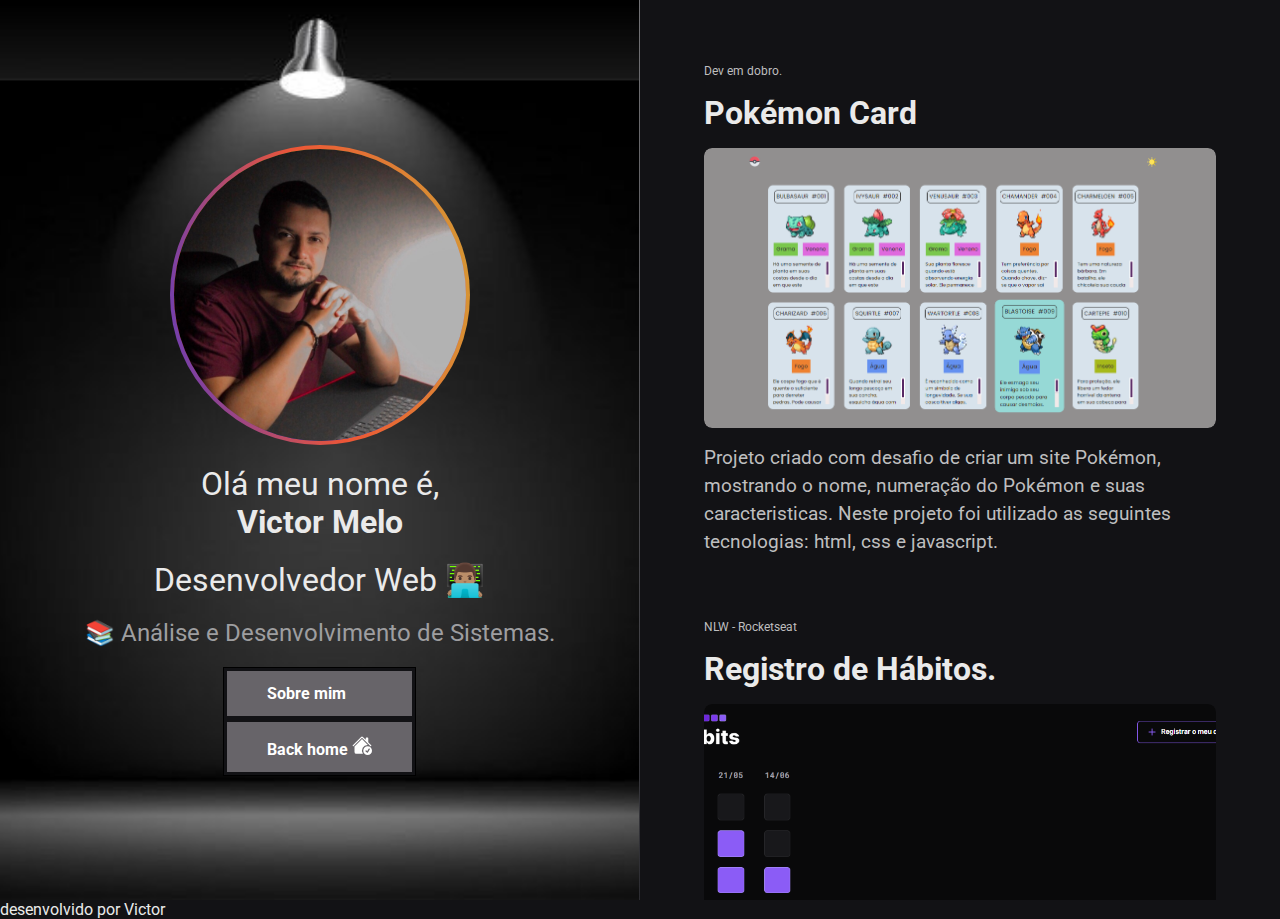
==== projetos.html @ e14451ab "update" ====
<!DOCTYPE html>
<html lang="pt-br">
  <head>
    <meta charset="UTF-8" />
    <meta http-equiv="X-UA-Compatible" content="IE=edge" />
    <meta name="viewport" content="width=device-width, initial-scale=1.0" />

    <link rel="preconnect" href="https://fonts.googleapis.com" />
    <link rel="preconnect" href="https://fonts.gstatic.com" crossorigin />
    <link
      href="https://fonts.googleapis.com/css2?family=Roboto:wght@400;700&display=swap"
      rel="stylesheet"
    />

    <link
      rel="icon"
      type="image/png"
      href="./assets/favicon2/favicon-32x32.png"
    />
    <link rel="stylesheet" href="./projetos.css" />

    <title>Portfólio de Victor Melo</title>
  </head>
  <body>
    <aside>
      <img src="" />
      <img src="./assets/perfil.jpeg" alt="foto do Victor" />

      <p>
        Olá meu nome é, <br />
        <strong>Victor Melo</strong>
      </p>
      <p>Desenvolvedor Web 👨🏽‍💻</p>
      <span>📚 Análise e Desenvolvimento de Sistemas.</span>

      <div id="menu">
        <ul>
          <li>
            <a href="./sobre_mim.html" ><strong>Sobre mim</strong></a>
          </li>
           <li>
            <a href="./index.html" ><strong>Back home
            <i class="bi bi-house-check-fill"></i> 
            <svg xmlns="http://www.w3.org/2000/svg" width="20" height="20" fill="currentColor" class="bi bi-house-check-fill" viewBox="0 0 16 16">
              <path d="M8.707 1.5a1 1 0 0 0-1.414 0L.646 8.146a.5.5 0 0 0 .708.708L8 2.207l6.646 6.647a.5.5 0 0 0 .708-.708L13 5.793V2.5a.5.5 0 0 0-.5-.5h-1a.5.5 0 0 0-.5.5v1.293L8.707 1.5Z"/>
              <path d="m8 3.293 4.712 4.712A4.5 4.5 0 0 0 8.758 15H3.5A1.5 1.5 0 0 1 2 13.5V9.293l6-6Z"/>
              <path d="M12.5 16a3.5 3.5 0 1 0 0-7 3.5 3.5 0 0 0 0 7Zm1.679-4.493-1.335 2.226a.75.75 0 0 1-1.174.144l-.774-.773a.5.5 0 0 1 .708-.707l.547.547 1.17-1.951a.5.5 0 1 1 .858.514Z"/>
            </svg>
            </strong></a></li>
        </ul>
      </div>
    </aside>

    <nav>
      <a
        href="https://vetormelo.github.io/Pokemon_project/"
        target="_blank"
        rel="noopener noreferrer"
        class="memory"
      >
        <small>Dev em dobro.</small>
        <h1>Pokémon Card</h1>
        <div>
          <img src="./assets/projetopokemon.png" alt="Projeto Pokémon" />
        </div>
        <p>
          Projeto criado com desafio de criar um site Pokémon, mostrando o nome,
          numeração do Pokémon e suas caracteristicas. Neste projeto foi
          utilizado as seguintes tecnologias: html, css e javascript.
        </p>
      </a>
      <a
        href="https://vetormelo.github.io/nlw-setup/"
        target="_blank"
        rel="noopener noreferrer"
        class="memory"
      >
        <small>NLW - Rocketseat</small>
        <h1>Registro de Hábitos.</h1>
        <div>
          <img
            src="./assets/projetohabits.png"
            alt="Projeto Registro de Habitos"
          />
        </div>
        <p>
          Neste projeto, você pode registrar alguns hábitos que foram
          disponibilizados de forma a serem os mais comuns no dia a dia, eles
          são: atividade fisica, hidratação, alimentação, estudos e
          remédios.Neste projeto foi utilizado as seguintes tecnologias: html,
          css e javascript.
        </p>
      </a>
      <a
        href="https://vetormelo.github.io/Calculadora-IMC/"
        target="_blank"
        rel="noopener noreferrer"
        class="memory"
      >
        <small>Youtube</small>
        <h1>Calculadora IMC</h1>
        <div>
          <img src="./assets/projetoimc.png" alt="Projeto Calculadora IMC" />
        </div>
        <p>
          Esse projeto foi criado com objetivo de calcula o indice da massa
          corporal, onde é obrigatorio o preenchimento dos dados solicitados
          para o calculo do IMC. Após o preenchimento e ao cliclar no botão
          calcular, o sistema irá buscar as informações pertinentes ao resultado
          das informações preenchidas, mostrando numa caixa de texto abaixo.
          Neste projeto foi utilizado as seguintes tecnologias: html, css e
          javascript.
        </p>
      </a>
      <a
        href="https://vetormelo.github.io/Tela_de_login/"
        target="_blank"
        rel="noopener noreferrer"
        class="memory"
      >
        <small>Youtube</small>
        <h1>Tela de Login</h1>
        <div>
          <img
            src="./assets/projetoteladelogin.png"
            alt="Projeto Tela de Login"
          />
        </div>
        <p>
          Este projeto foi contruido com objetivo de criar um sistema de login
          onde solicta-se email e senha do usuário. Caso alguma infomração deixe
          de ser preenchida será solicitado pelo sistema. Neste projeto foi
          utilizado as seguintes tecnologias: html e css.
        </p>
      </a>
      <a
        href="https://vetormelo.github.io/Udemy/"
        target="_blank"
        rel="noopener noreferrer"
        class="memory"
      >
        <small>Udemy</small>
        <h1>Página Web</h1>
        <div>
          <img src="./assets/projetoudemy.png" alt="Projeto Pagina WEB" />
        </div>
        <p>
          Este projeto foi criado com objetivo de ser uma pagina web de uma
          financeira, onde os usuarios poderiam ter acesso aos produtos vendidos
          através do portfolio ou se necessário, entrar em contato com a empresa
          através dos meios disponibilizados e verificar a localização da mesma,
          através do google maps. Neste projeto foi utilizado as seguintes
          tecnologias: html, css, sass e javascript.
        </p>
      </a>
      <a
        href="https://vetormelo.github.io/Countdown/"
        target="_blank"
        rel="noopener noreferrer"
        class="memory"
      >
        <small>Youtube</small>
        <h1>Contagem Regressiva</h1>
        <div>
          <img
            src="./assets/projetcontagemregressiva.png"
            alt="Projeto Contagem Regressiva"
          />
        </div>
        <p>
          Este projeto foi desenvolvido para que o usuario preencha a data
          esperada e possa acompanhar a contagem regressiva da mesma, contendo
          os dias, horas, minutos e segundos. Neste projeto foi utilizado as
          seguintes tecnologias: html, css e javascript.
        </p>
      </a>
    </nav>
    <footer>desenvolvido por Victor</footer>
  </body>
  </html>
---- projetos.css ----
* {
  margin: 0;
  padding: 0;
  box-sizing: border-box;
}

:root {
  font-size: 16px;
}

::-webkit-scrollbar {
  width: 8px;
}

::-webkit-scrollbar-track {
  background-color: #2c2c31;
}

::-webkit-scrollbar-thumb {
  background-color: #9e9ea0;
}

@keyframes entering {
  from {
    opacity: 0;
    transform: translateY(-200px);
  }
  to {
    opacity: 1;
    transform: translateY(0);
  }
}

body {
  background-color: #121215;
  color: #eaeaea;
  font-family: "Roboto", sans-serif;
  display: grid;
  grid-template-areas: "profile timeline";
  grid-template-columns: 1fr 1fr;
  grid-template-rows: 100vh;
}

#menu ul {
    list-style: none;
    border: 1px solid black;
}

#menu li {
    position: relative;
    border-right: 1px solid black;
    border: #121215 solid;
}

#menu li a {color: rgb(255, 255, 255); background-color: #676469; text-decoration: none; padding: 13px 40px; display: flex;}


#menu li a:hover{
    background:#5b2e8f; 
    color:#fff; 
    -moz-box-shadow:0 3px 10px 0 #CCC; 
    -webkit-box-shadow:0 3px 10px 0 #ccc; 
    text-shadow:0px 0px 5px #fff; 
}

nav {
  padding: 64px;
  grid-area: timeline;

  overflow-y: scroll;
  animation: entering 0.7s ease-in-out;
}

.memory {
  display: flex;
  flex-direction: column;
  gap: 16px;

  text-decoration: none;
  margin-bottom: 64px;
}

.memory small {
  color: #bebebf;
  font-size: 0.75rem;
}

.memory h1 {
  font-size: 2rem;
  color: #eaeaea;
}

.memory img {
  width: 100%;
  height: 280px;
  object-fit: cover;
  border-radius: 8px;

  transition: transform 0.3s ease-in-out;
}

.memory div {
  width: 100%;
  height: 280px;
  overflow: hidden;
  border-radius: 8px;
}

.memory:hover img {
  transform: scale(1.1);
}

.memory p {
  font-size: 1.2rem;
  color: #bebebf;
  line-height: 28px;
}

aside {
  grid-area: profile;

  display: flex;
  flex-direction: column;
  align-items: center;
  justify-content: center;
  gap: 20px;

  border-right: 1px solid;
  border-image: linear-gradient(#727275, #2c2c31) 1;

  background-image: url("./assets/background7.png");
  background-position: center;
  background-repeat: no-repeat;
  background-size: auto 100%;
}

aside * {
  animation: entering 0.7s ease-in-out;
}

aside img:nth-child(2) {
  width: 300px;
  height: 300px;
  border-radius: 50%;

  border: 4px solid transparent;
  background: linear-gradient(#d39e33, #ed5636, #633bbc) padding-box,
    linear-gradient(260deg, #d39e33, #ed5636, #633bbc) border-box;
}

aside p {
  font-size: 2rem;
  text-align: center;
}

aside span {
  font-size: 1.5rem;
  color: #9e9ea0;
}

@media (max-width: 768px) {
  :root {
    font-size: 14px;
  }

  body {
    grid-template-columns: 1fr;
    grid-template-rows: 0.2fr 0.8fr;
    grid-template-areas: 
    "profile"
    "timeline";
  }

  aside{
    border-right: none;
    padding: 32px 12px;
  }

  nav {
    overflow-y: visible;
    padding: 22px;
  }
}
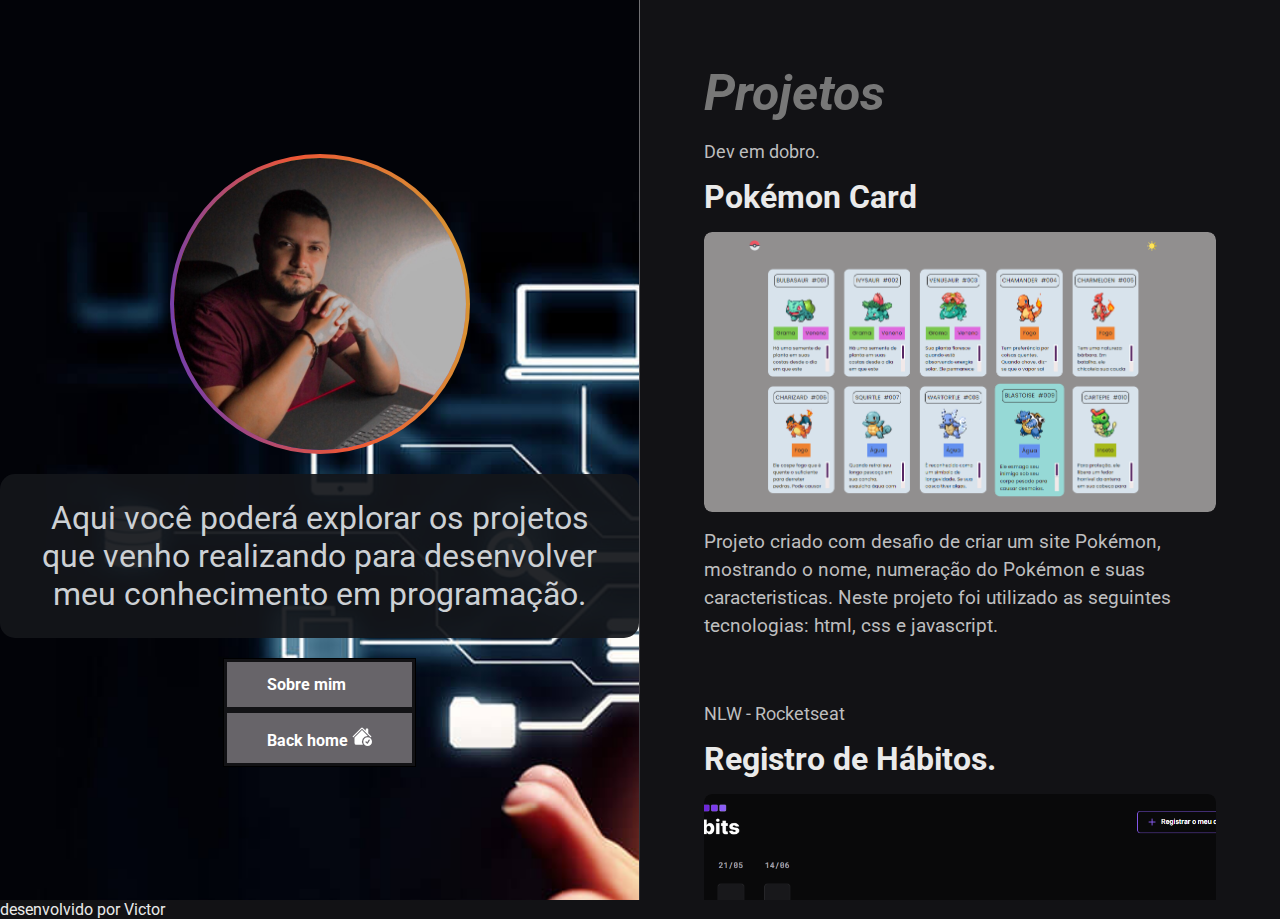
==== commit b45c57fa: "update" ====
--- a/projetos.html
+++ b/projetos.html
@@ -27,12 +27,8 @@
       <img src="./assets/perfil.jpeg" alt="foto do Victor" />
 
       <p>
-        Olá meu nome é, <br />
-        <strong>Victor Melo</strong>
+        Aqui você poderá explorar os projetos que venho realizando para desenvolver meu conhecimento em programação.
       </p>
-      <p>Desenvolvedor Web 👨🏽‍💻</p>
-      <span>📚 Análise e Desenvolvimento de Sistemas.</span>
-
       <div id="menu">
         <ul>
           <li>
@@ -52,6 +48,7 @@
     </aside>
 
     <nav>
+      <h1 class="experiencia">Projetos</h1>
       <a
         href="https://vetormelo.github.io/Pokemon_project/"
         target="_blank"
--- a/projetos.css
+++ b/projetos.css
@@ -41,6 +41,21 @@
   grid-template-rows: 100vh;
 }
 
+aside p {
+  background-color: rgba(19, 21, 26, 0.928);
+  border: redsolid;
+  border-radius: 15px;
+  padding: 25px;
+  color: rgb(204, 208, 212);
+}
+
+ .experiencia {
+  font-size: 50px;
+  color: rgb(119, 119, 119);
+  font-style: oblique;
+  padding: 0 0 20px;
+}
+
 #menu ul {
     list-style: none;
     border: 1px solid black;
@@ -82,7 +97,7 @@
 
 .memory small {
   color: #bebebf;
-  font-size: 0.75rem;
+  font-size: 1.1rem;
 }
 
 .memory h1 {
@@ -128,7 +143,7 @@
   border-right: 1px solid;
   border-image: linear-gradient(#727275, #2c2c31) 1;
 
-  background-image: url("./assets/background7.png");
+  background-image: url("./sobre/assets/fundo-projetos.jpg");
   background-position: center;
   background-repeat: no-repeat;
   background-size: auto 100%;
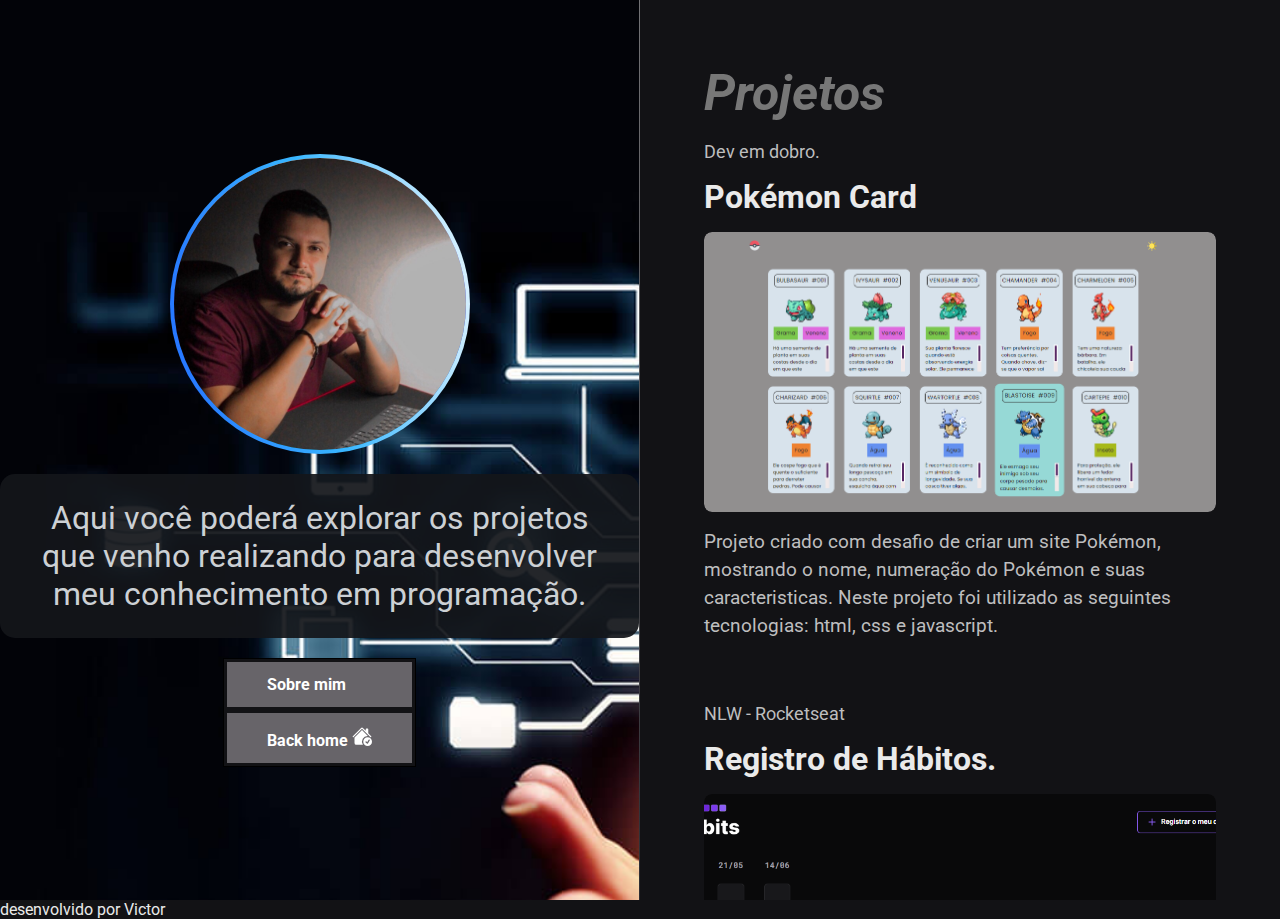
==== commit d9f9d553: "update" ====
--- a/projetos.html
+++ b/projetos.html
@@ -27,22 +27,39 @@
       <img src="./assets/perfil.jpeg" alt="foto do Victor" />
 
       <p>
-        Aqui você poderá explorar os projetos que venho realizando para desenvolver meu conhecimento em programação.
+        Aqui você poderá explorar os projetos que venho realizando para
+        desenvolver meu conhecimento em programação.
       </p>
       <div id="menu">
         <ul>
           <li>
-            <a href="./sobre_mim.html" ><strong>Sobre mim</strong></a>
+            <a href="./sobre_mim.html"><strong>Sobre mim</strong></a>
           </li>
-           <li>
-            <a href="./index.html" ><strong>Back home
-            <i class="bi bi-house-check-fill"></i> 
-            <svg xmlns="http://www.w3.org/2000/svg" width="20" height="20" fill="currentColor" class="bi bi-house-check-fill" viewBox="0 0 16 16">
-              <path d="M8.707 1.5a1 1 0 0 0-1.414 0L.646 8.146a.5.5 0 0 0 .708.708L8 2.207l6.646 6.647a.5.5 0 0 0 .708-.708L13 5.793V2.5a.5.5 0 0 0-.5-.5h-1a.5.5 0 0 0-.5.5v1.293L8.707 1.5Z"/>
-              <path d="m8 3.293 4.712 4.712A4.5 4.5 0 0 0 8.758 15H3.5A1.5 1.5 0 0 1 2 13.5V9.293l6-6Z"/>
-              <path d="M12.5 16a3.5 3.5 0 1 0 0-7 3.5 3.5 0 0 0 0 7Zm1.679-4.493-1.335 2.226a.75.75 0 0 1-1.174.144l-.774-.773a.5.5 0 0 1 .708-.707l.547.547 1.17-1.951a.5.5 0 1 1 .858.514Z"/>
-            </svg>
-            </strong></a></li>
+          <li>
+            <a href="./index.html"
+              ><strong
+                >Back home
+                <i class="bi bi-house-check-fill"></i>
+                <svg
+                  xmlns="http://www.w3.org/2000/svg"
+                  width="20"
+                  height="20"
+                  fill="currentColor"
+                  class="bi bi-house-check-fill"
+                  viewBox="0 0 16 16"
+                >
+                  <path
+                    d="M8.707 1.5a1 1 0 0 0-1.414 0L.646 8.146a.5.5 0 0 0 .708.708L8 2.207l6.646 6.647a.5.5 0 0 0 .708-.708L13 5.793V2.5a.5.5 0 0 0-.5-.5h-1a.5.5 0 0 0-.5.5v1.293L8.707 1.5Z"
+                  />
+                  <path
+                    d="m8 3.293 4.712 4.712A4.5 4.5 0 0 0 8.758 15H3.5A1.5 1.5 0 0 1 2 13.5V9.293l6-6Z"
+                  />
+                  <path
+                    d="M12.5 16a3.5 3.5 0 1 0 0-7 3.5 3.5 0 0 0 0 7Zm1.679-4.493-1.335 2.226a.75.75 0 0 1-1.174.144l-.774-.773a.5.5 0 0 1 .708-.707l.547.547 1.17-1.951a.5.5 0 1 1 .858.514Z"
+                  />
+                </svg> </strong
+            ></a>
+          </li>
         </ul>
       </div>
     </aside>
@@ -174,4 +191,4 @@
     </nav>
     <footer>desenvolvido por Victor</footer>
   </body>
-  </html>
+</html>
--- a/projetos.css
+++ b/projetos.css
@@ -71,7 +71,7 @@
 
 
 #menu li a:hover{
-    background:#5b2e8f; 
+    background:#238eb8; 
     color:#fff; 
     -moz-box-shadow:0 3px 10px 0 #CCC; 
     -webkit-box-shadow:0 3px 10px 0 #ccc; 
@@ -159,8 +159,8 @@
   border-radius: 50%;
 
   border: 4px solid transparent;
-  background: linear-gradient(#d39e33, #ed5636, #633bbc) padding-box,
-    linear-gradient(260deg, #d39e33, #ed5636, #633bbc) border-box;
+  background: linear-gradient(#ffffff, #3645ed, #08bbfc) padding-box,
+    linear-gradient(260deg, #f0faff, #38b6ff, #246dff) border-box;
 }
 
 aside p {
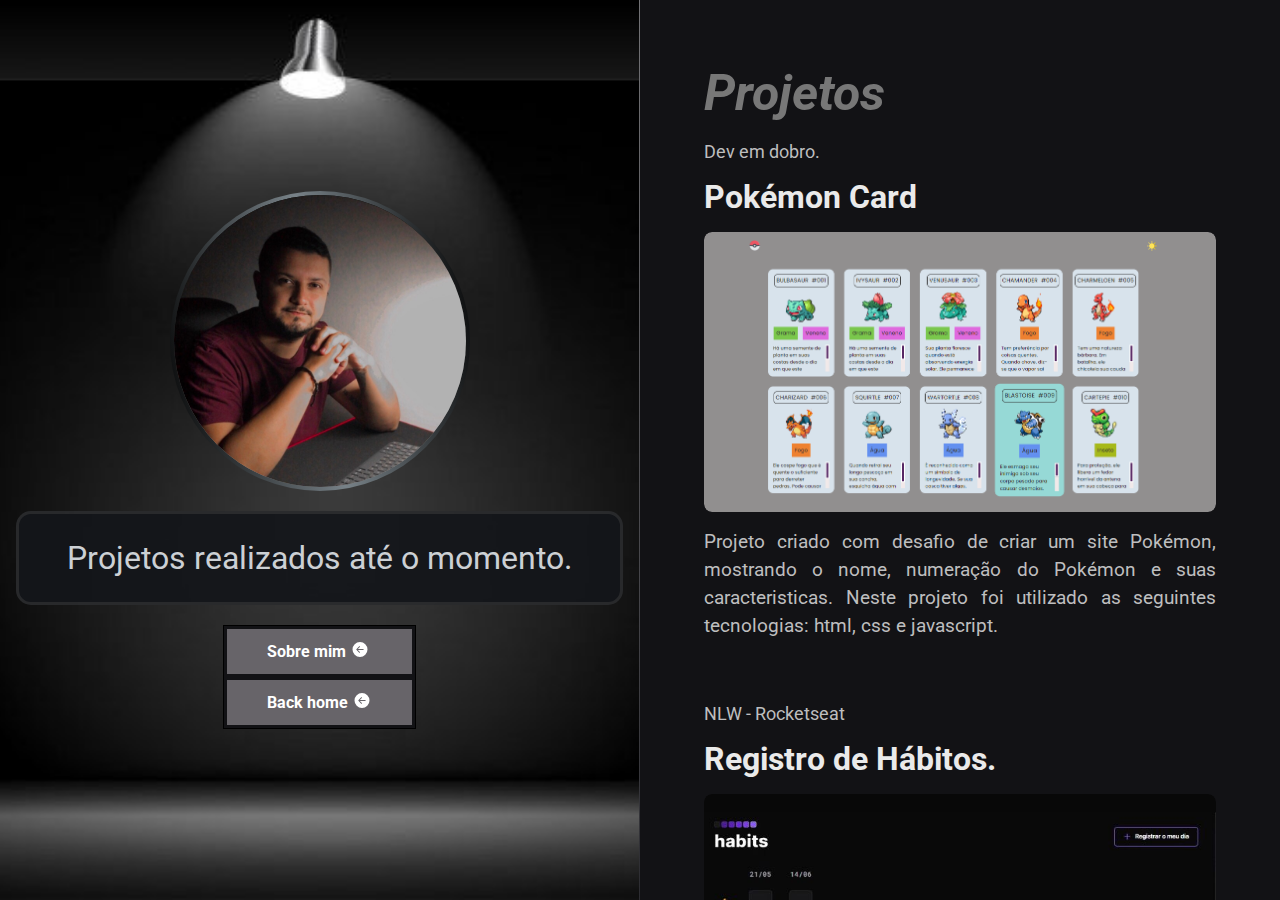
==== commit 05634c6a: "update" ====
--- a/projetos.html
+++ b/projetos.html
@@ -27,37 +27,38 @@
       <img src="./assets/perfil.jpeg" alt="foto do Victor" />
 
       <p>
-        Aqui você poderá explorar os projetos que venho realizando para
-        desenvolver meu conhecimento em programação.
+        Projetos realizados até o momento.
       </p>
       <div id="menu">
         <ul>
           <li>
-            <a href="./sobre_mim.html"><strong>Sobre mim</strong></a>
+            <a href="./sobre_mim.html"><strong>Sobre mim 
+              <i class="bi bi-arrow-left-circle-fill"></i>
+                <svg xmlns="http://www.w3.org/2000/svg" 
+                width="20" 
+                height="15" 
+                fill="currentColor" 
+                class="bi bi-arrow-left-circle-fill" 
+                viewBox="0 0 16 16"
+                >
+                <path d="M8 0a8 8 0 1 0 0 16A8 8 0 0 0 8 0zm3.5 7.5a.5.5 0 0 1 0 1H5.707l2.147 2.146a.5.5 0 0 1-.708.708l-3-3a.5.5 0 0 1 0-.708l3-3a.5.5 0 1 1 .708.708L5.707 7.5H11.5z"/>
+                </svg>
+            </strong></a>
           </li>
           <li>
             <a href="./index.html"
               ><strong
                 >Back home
-                <i class="bi bi-house-check-fill"></i>
-                <svg
-                  xmlns="http://www.w3.org/2000/svg"
-                  width="20"
-                  height="20"
-                  fill="currentColor"
-                  class="bi bi-house-check-fill"
-                  viewBox="0 0 16 16"
-                >
-                  <path
-                    d="M8.707 1.5a1 1 0 0 0-1.414 0L.646 8.146a.5.5 0 0 0 .708.708L8 2.207l6.646 6.647a.5.5 0 0 0 .708-.708L13 5.793V2.5a.5.5 0 0 0-.5-.5h-1a.5.5 0 0 0-.5.5v1.293L8.707 1.5Z"
-                  />
-                  <path
-                    d="m8 3.293 4.712 4.712A4.5 4.5 0 0 0 8.758 15H3.5A1.5 1.5 0 0 1 2 13.5V9.293l6-6Z"
-                  />
-                  <path
-                    d="M12.5 16a3.5 3.5 0 1 0 0-7 3.5 3.5 0 0 0 0 7Zm1.679-4.493-1.335 2.226a.75.75 0 0 1-1.174.144l-.774-.773a.5.5 0 0 1 .708-.707l.547.547 1.17-1.951a.5.5 0 1 1 .858.514Z"
-                  />
-                </svg> </strong
+                <i class="bi bi-arrow-left-circle-fill"></i>
+                <svg xmlns="http://www.w3.org/2000/svg" 
+                width="20" 
+                height="15" 
+                fill="currentColor" 
+                class="bi bi-arrow-left-circle-fill" 
+                viewBox="0 0 16 16">
+                <path d="M8 0a8 8 0 1 0 0 16A8 8 0 0 0 8 0zm3.5 7.5a.5.5 0 0 1 0 1H5.707l2.147 2.146a.5.5 0 0 1-.708.708l-3-3a.5.5 0 0 1 0-.708l3-3a.5.5 0 1 1 .708.708L5.707 7.5H11.5z"/>
+                </svg> 
+              </strong
             ></a>
           </li>
         </ul>
@@ -93,7 +94,7 @@
         <h1>Registro de Hábitos.</h1>
         <div>
           <img
-            src="./assets/projetohabits.png"
+            src="./sobre/assets/projetohabits.png"
             alt="Projeto Registro de Habitos"
           />
         </div>
@@ -177,7 +178,7 @@
         <h1>Contagem Regressiva</h1>
         <div>
           <img
-            src="./assets/projetcontagemregressiva.png"
+            src="./sobre/assets/projetcontagemregressiva.png"
             alt="Projeto Contagem Regressiva"
           />
         </div>
@@ -189,6 +190,5 @@
         </p>
       </a>
     </nav>
-    <footer>desenvolvido por Victor</footer>
   </body>
 </html>
--- a/projetos.css
+++ b/projetos.css
@@ -42,6 +42,8 @@
 }
 
 aside p {
+  border: rgba(68, 68, 68, 0.437) solid;
+  width: 95%;
   background-color: rgba(19, 21, 26, 0.928);
   border: redsolid;
   border-radius: 15px;
@@ -71,7 +73,7 @@
 
 
 #menu li a:hover{
-    background:#238eb8; 
+    background:#5b2e8f; 
     color:#fff; 
     -moz-box-shadow:0 3px 10px 0 #CCC; 
     -webkit-box-shadow:0 3px 10px 0 #ccc; 
@@ -129,9 +131,12 @@
   font-size: 1.2rem;
   color: #bebebf;
   line-height: 28px;
+  text-align: justify;
+
 }
 
 aside {
+  
   grid-area: profile;
 
   display: flex;
@@ -143,7 +148,7 @@
   border-right: 1px solid;
   border-image: linear-gradient(#727275, #2c2c31) 1;
 
-  background-image: url("./sobre/assets/fundo-projetos.jpg");
+  background-image: url("./assets/background7.png");
   background-position: center;
   background-repeat: no-repeat;
   background-size: auto 100%;
@@ -159,13 +164,14 @@
   border-radius: 50%;
 
   border: 4px solid transparent;
-  background: linear-gradient(#ffffff, #3645ed, #08bbfc) padding-box,
-    linear-gradient(260deg, #f0faff, #38b6ff, #246dff) border-box;
+  background: linear-gradient(#000000, #444444, #929292) padding-box,
+    linear-gradient(260deg, #000000, #788288, #000000) border-box;
 }
 
 aside p {
   font-size: 2rem;
   text-align: center;
+
 }
 
 aside span {
@@ -185,14 +191,24 @@
     "profile"
     "timeline";
   }
-
   aside{
     border-right: none;
-    padding: 32px 12px;
-  }
-
+    padding: 22px 2px;
+  }
+  
   nav {
     overflow-y: visible;
     padding: 22px;
   }
+
+aside img:nth-child(2) {
+  width: 200px;
+  height: 200px;
+  border-radius: 50%;
+
+  border: 4px solid transparent;
+  background: linear-gradient(#000000, #444444, #929292) padding-box,
+    linear-gradient(260deg, #000000, #788288, #000000) border-box;
+}
+
 }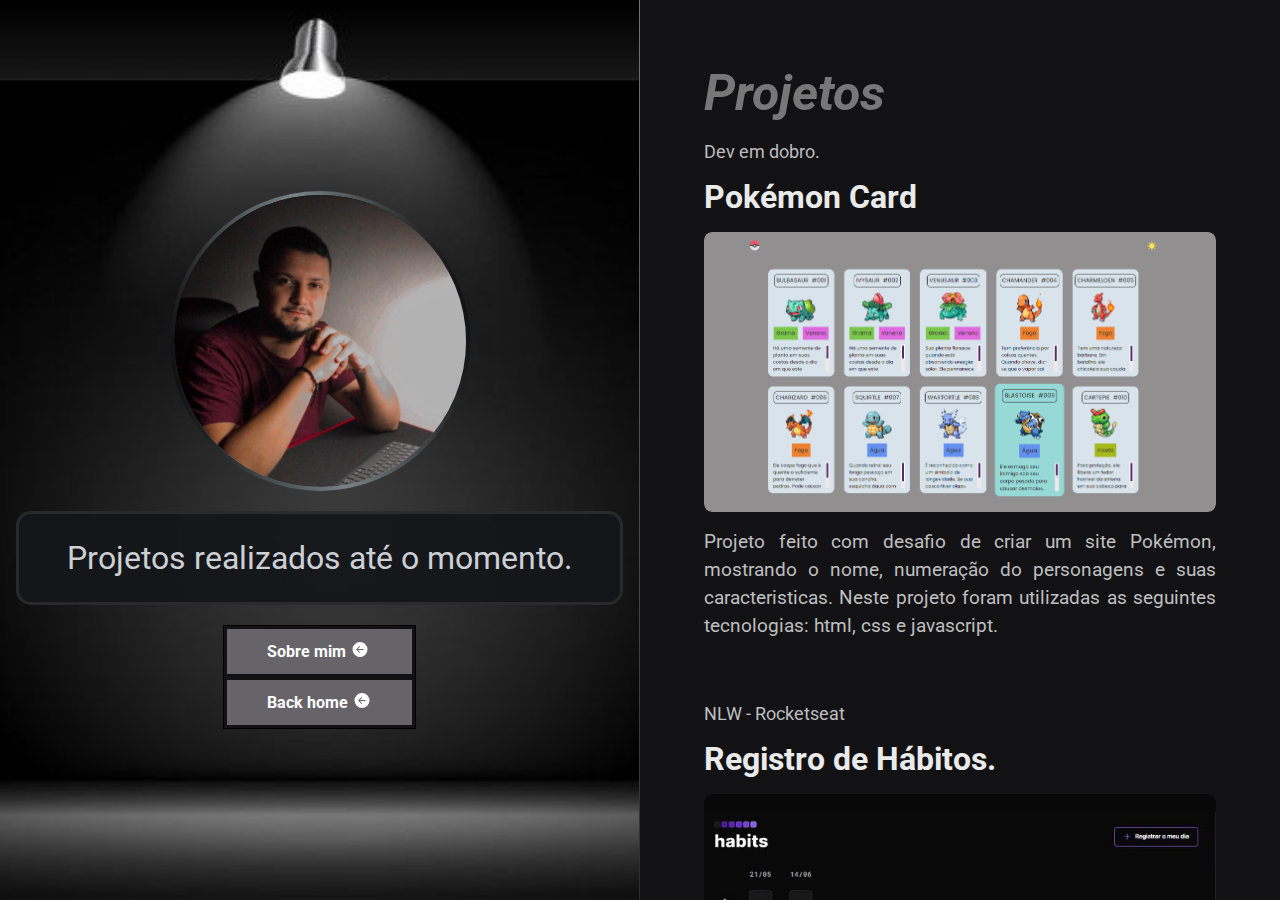
==== commit 6231085d: "update" ====
--- a/projetos.html
+++ b/projetos.html
@@ -79,9 +79,9 @@
           <img src="./assets/projetopokemon.png" alt="Projeto Pokémon" />
         </div>
         <p>
-          Projeto criado com desafio de criar um site Pokémon, mostrando o nome,
-          numeração do Pokémon e suas caracteristicas. Neste projeto foi
-          utilizado as seguintes tecnologias: html, css e javascript.
+          Projeto feito com desafio de criar um site Pokémon, mostrando o nome,
+          numeração do personagens e suas caracteristicas. Neste projeto foram
+          utilizadas as seguintes tecnologias: html, css e javascript.
         </p>
       </a>
       <a
@@ -102,7 +102,7 @@
           Neste projeto, você pode registrar alguns hábitos que foram
           disponibilizados de forma a serem os mais comuns no dia a dia, eles
           são: atividade fisica, hidratação, alimentação, estudos e
-          remédios.Neste projeto foi utilizado as seguintes tecnologias: html,
+          remédios. Foram utilizadas as seguintes tecnologias: html,
           css e javascript.
         </p>
       </a>
@@ -118,12 +118,12 @@
           <img src="./assets/projetoimc.png" alt="Projeto Calculadora IMC" />
         </div>
         <p>
-          Esse projeto foi criado com objetivo de calcula o indice da massa
+          Esse projeto foi criado com objetivo de calcular o indice da massa
           corporal, onde é obrigatorio o preenchimento dos dados solicitados
           para o calculo do IMC. Após o preenchimento e ao cliclar no botão
           calcular, o sistema irá buscar as informações pertinentes ao resultado
           das informações preenchidas, mostrando numa caixa de texto abaixo.
-          Neste projeto foi utilizado as seguintes tecnologias: html, css e
+          Neste projeto foram utilizadas as seguintes tecnologias: html, css e
           javascript.
         </p>
       </a>
@@ -142,10 +142,10 @@
           />
         </div>
         <p>
-          Este projeto foi contruido com objetivo de criar um sistema de login
-          onde solicta-se email e senha do usuário. Caso alguma infomração deixe
-          de ser preenchida será solicitado pelo sistema. Neste projeto foi
-          utilizado as seguintes tecnologias: html e css.
+          Este projeto foi construido com objetivo de criar um sistema de login
+          onde solicta-se email e senha do usuário. Caso alguma informação deixe
+          de ser preenchida será solicitado pelo sistema. Neste projeto foram
+          utilizadas as seguintes tecnologias: html e css.
         </p>
       </a>
       <a
@@ -164,7 +164,7 @@
           financeira, onde os usuarios poderiam ter acesso aos produtos vendidos
           através do portfolio ou se necessário, entrar em contato com a empresa
           através dos meios disponibilizados e verificar a localização da mesma,
-          através do google maps. Neste projeto foi utilizado as seguintes
+          através do google maps. Foram utilizadas as seguintes
           tecnologias: html, css, sass e javascript.
         </p>
       </a>
@@ -185,7 +185,7 @@
         <p>
           Este projeto foi desenvolvido para que o usuario preencha a data
           esperada e possa acompanhar a contagem regressiva da mesma, contendo
-          os dias, horas, minutos e segundos. Neste projeto foi utilizado as
+          os dias, horas, minutos e segundos. Neste projeto foram utilizadas as
           seguintes tecnologias: html, css e javascript.
         </p>
       </a>
